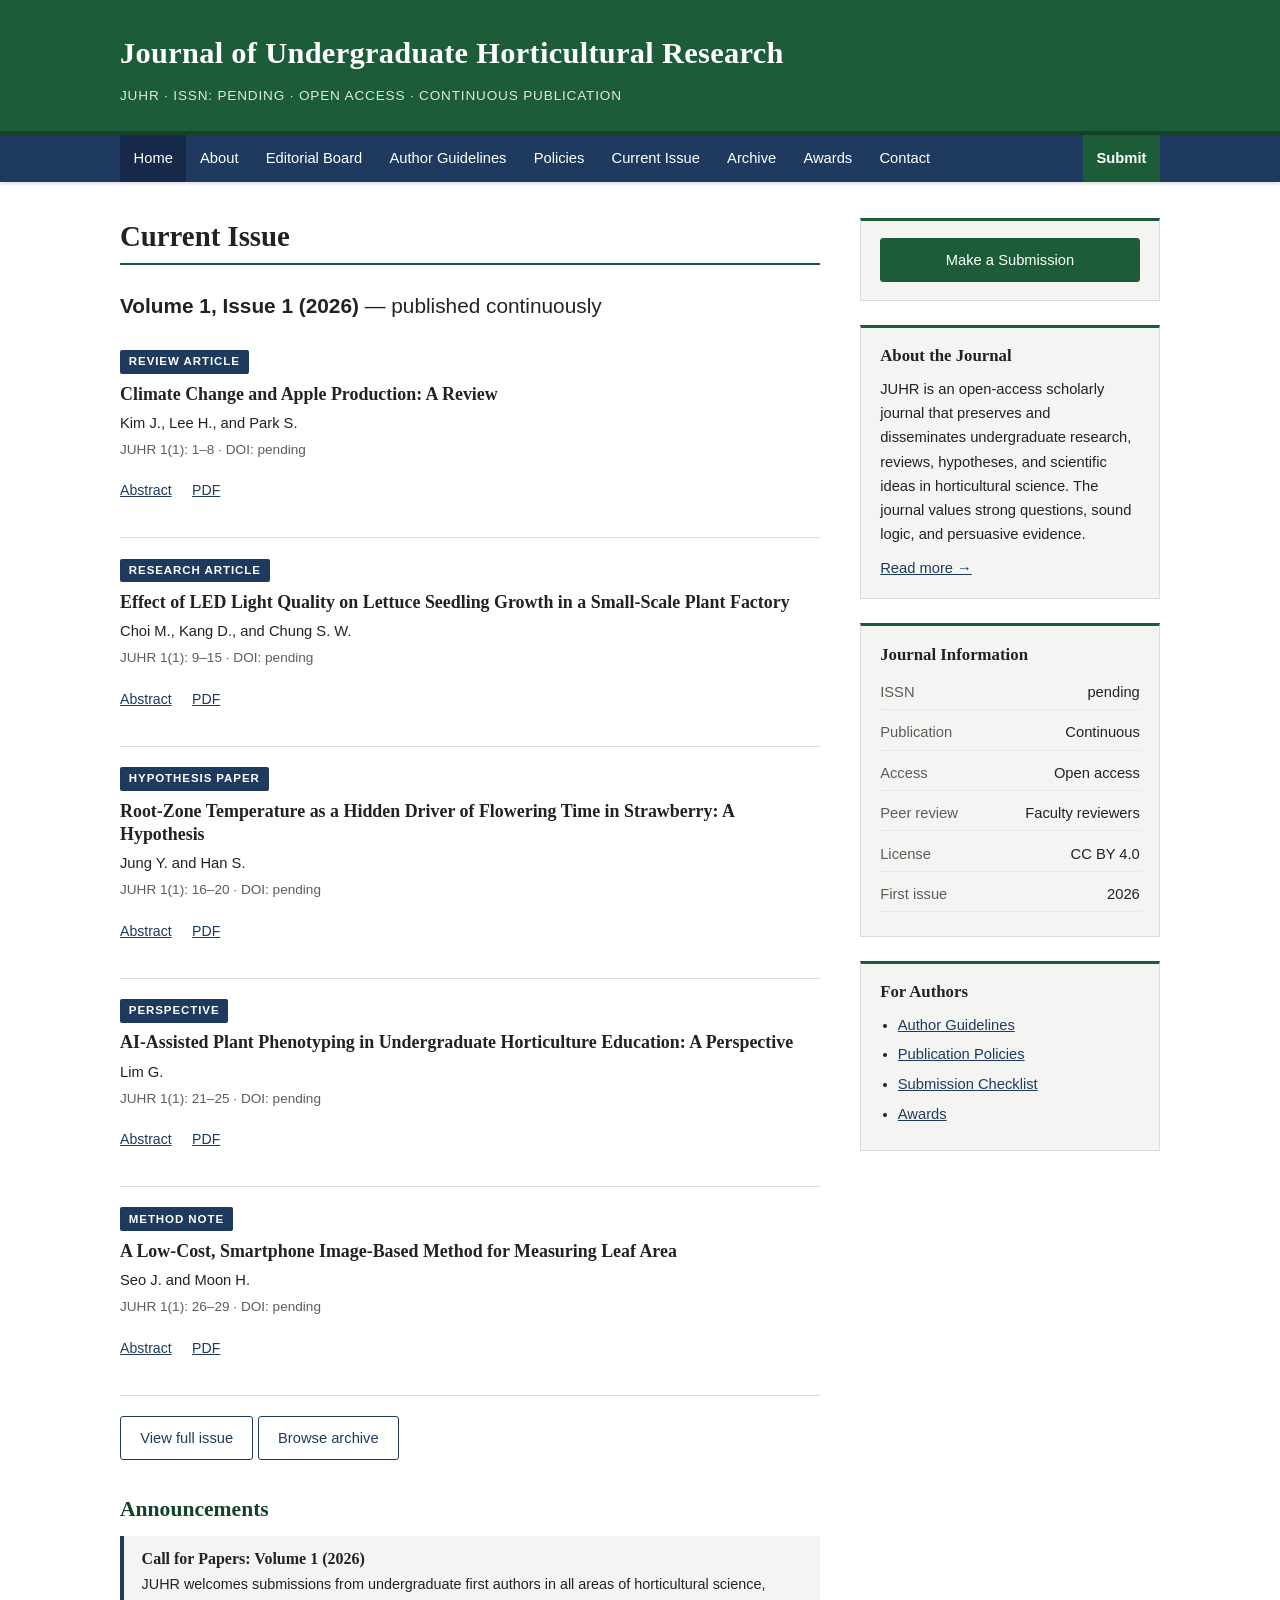
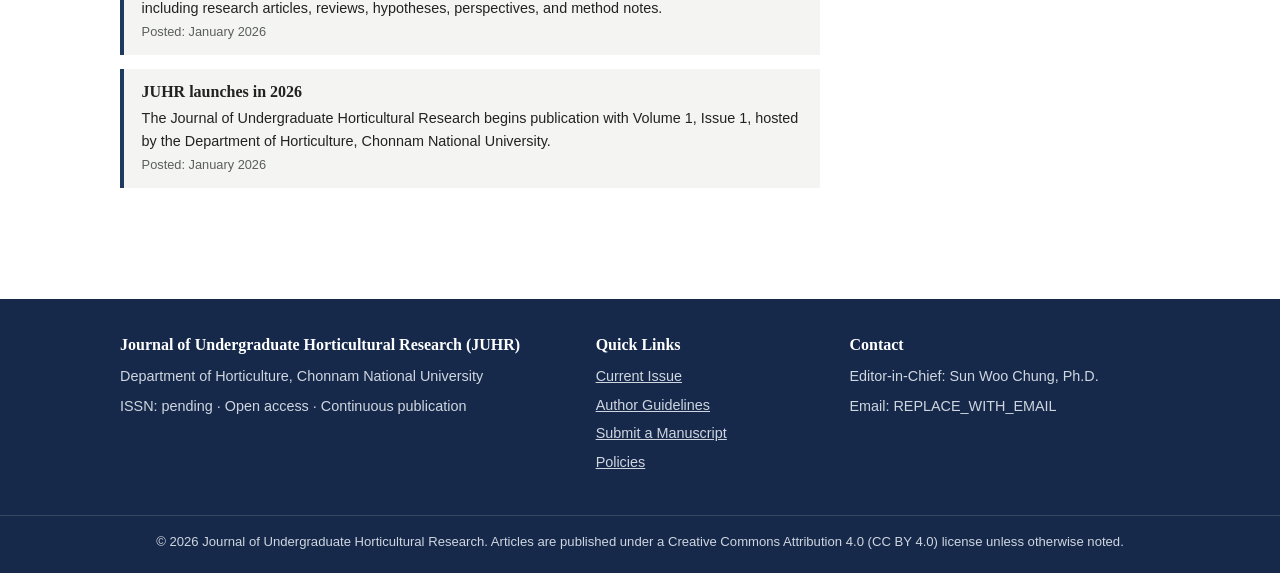
==== index.html @ 0eb9c783 "Add first draft of JUHR static journal website - Journal-style layout: masthead, sticky nav, current" ====
<!DOCTYPE html>
<html lang="en">
<head>
  <meta charset="UTF-8">
  <meta name="viewport" content="width=device-width, initial-scale=1.0">
  <meta name="description" content="Journal of Undergraduate Horticultural Research (JUHR) — an open-access undergraduate scholarly journal in horticultural science.">
  <title>Journal of Undergraduate Horticultural Research (JUHR)</title>
  <link rel="stylesheet" href="css/style.css">
</head>
<body>

  <!-- Masthead -->
  <header class="masthead">
    <div class="container">
      <a href="index.html">
        <span class="journal-name">Journal of Undergraduate Horticultural Research</span>
        <span class="journal-meta">JUHR &middot; ISSN: pending &middot; Open Access &middot; Continuous Publication</span>
      </a>
    </div>
  </header>

  <!-- Navigation -->
  <nav class="site-nav" aria-label="Main navigation">
    <div class="container nav-inner">
      <button class="nav-toggle" aria-expanded="false" aria-controls="nav-menu">Menu &#9776;</button>
      <ul id="nav-menu" class="nav-menu">
        <li><a href="index.html" class="active">Home</a></li>
        <li><a href="about.html">About</a></li>
        <li><a href="editorial-board.html">Editorial Board</a></li>
        <li><a href="author-guidelines.html">Author Guidelines</a></li>
        <li><a href="policies.html">Policies</a></li>
        <li><a href="current-issue.html">Current Issue</a></li>
        <li><a href="archive.html">Archive</a></li>
        <li><a href="awards.html">Awards</a></li>
        <li><a href="contact.html">Contact</a></li>
        <li class="nav-submit"><a href="submission.html">Submit</a></li>
      </ul>
    </div>
  </nav>

  <main class="page">
    <div class="container layout">

      <!-- Main column -->
      <div>
        <h1 class="page-title">Current Issue</h1>
        <p class="issue-heading"><strong>Volume 1, Issue 1 (2026)</strong> &mdash; published continuously</p>

        <!--
          SAMPLE CONTENT: the five entries below are placeholders.
          To add a real article, copy one <li class="toc-item searchable"> block,
          edit the text, and create a matching landing page in /articles/.
        -->
        <ul class="toc-list">

          <li class="toc-item searchable">
            <span class="article-type">Review Article</span>
            <h3><a href="articles/v1i1-01.html">Climate Change and Apple Production: A Review</a></h3>
            <p class="toc-authors">Kim J., Lee H., and Park S.</p>
            <p class="toc-meta">JUHR 1(1): 1&ndash;8 &middot; DOI: pending</p>
            <p class="toc-links">
              <a href="articles/v1i1-01.html">Abstract</a>
              <a href="assets/pdf/juhr-v1i1-01.pdf">PDF</a>
            </p>
          </li>

          <li class="toc-item searchable">
            <span class="article-type">Research Article</span>
            <h3><a href="articles/v1i1-02.html">Effect of LED Light Quality on Lettuce Seedling Growth in a Small-Scale Plant Factory</a></h3>
            <p class="toc-authors">Choi M., Kang D., and Chung S. W.</p>
            <p class="toc-meta">JUHR 1(1): 9&ndash;15 &middot; DOI: pending</p>
            <p class="toc-links">
              <a href="articles/v1i1-02.html">Abstract</a>
              <a href="assets/pdf/juhr-v1i1-02.pdf">PDF</a>
            </p>
          </li>

          <li class="toc-item searchable">
            <span class="article-type">Hypothesis Paper</span>
            <h3><a href="articles/v1i1-03.html">Root-Zone Temperature as a Hidden Driver of Flowering Time in Strawberry: A Hypothesis</a></h3>
            <p class="toc-authors">Jung Y. and Han S.</p>
            <p class="toc-meta">JUHR 1(1): 16&ndash;20 &middot; DOI: pending</p>
            <p class="toc-links">
              <a href="articles/v1i1-03.html">Abstract</a>
              <a href="assets/pdf/juhr-v1i1-03.pdf">PDF</a>
            </p>
          </li>

          <li class="toc-item searchable">
            <span class="article-type">Perspective</span>
            <h3><a href="articles/v1i1-04.html">AI-Assisted Plant Phenotyping in Undergraduate Horticulture Education: A Perspective</a></h3>
            <p class="toc-authors">Lim G.</p>
            <p class="toc-meta">JUHR 1(1): 21&ndash;25 &middot; DOI: pending</p>
            <p class="toc-links">
              <a href="articles/v1i1-04.html">Abstract</a>
              <a href="assets/pdf/juhr-v1i1-04.pdf">PDF</a>
            </p>
          </li>

          <li class="toc-item searchable">
            <span class="article-type">Method Note</span>
            <h3><a href="articles/v1i1-05.html">A Low-Cost, Smartphone Image-Based Method for Measuring Leaf Area</a></h3>
            <p class="toc-authors">Seo J. and Moon H.</p>
            <p class="toc-meta">JUHR 1(1): 26&ndash;29 &middot; DOI: pending</p>
            <p class="toc-links">
              <a href="articles/v1i1-05.html">Abstract</a>
              <a href="assets/pdf/juhr-v1i1-05.pdf">PDF</a>
            </p>
          </li>

        </ul>

        <p style="margin-top: 1.25rem;">
          <a class="btn" href="current-issue.html">View full issue</a>
          <a class="btn" href="archive.html">Browse archive</a>
        </p>

        <h2 class="section-title">Announcements</h2>

        <div class="announcement">
          <h3>Call for Papers: Volume 1 (2026)</h3>
          <p>JUHR welcomes submissions from undergraduate first authors in all areas of
            horticultural science, including research articles, reviews, hypotheses,
            perspectives, and method notes.</p>
          <p class="date">Posted: January 2026</p>
        </div>

        <div class="announcement">
          <h3>JUHR launches in 2026</h3>
          <p>The Journal of Undergraduate Horticultural Research begins publication with
            Volume 1, Issue 1, hosted by the Department of Horticulture, Chonnam National
            University.</p>
          <p class="date">Posted: January 2026</p>
        </div>
      </div>

      <!-- Sidebar -->
      <aside>
        <div class="sidebar-box">
          <a class="btn btn-primary btn-block" href="submission.html">Make a Submission</a>
        </div>

        <div class="sidebar-box">
          <h3>About the Journal</h3>
          <p style="font-size: 0.92rem; margin: 0;">
            JUHR is an open-access scholarly journal that preserves and disseminates
            undergraduate research, reviews, hypotheses, and scientific ideas in
            horticultural science. The journal values strong questions, sound logic,
            and persuasive evidence.
          </p>
          <p style="font-size: 0.92rem; margin: 0.6rem 0 0;"><a href="about.html">Read more &rarr;</a></p>
        </div>

        <div class="sidebar-box">
          <h3>Journal Information</h3>
          <ul class="fact-list">
            <li><span class="label">ISSN</span><span>pending</span></li>
            <li><span class="label">Publication</span><span>Continuous</span></li>
            <li><span class="label">Access</span><span>Open access</span></li>
            <li><span class="label">Peer review</span><span>Faculty reviewers</span></li>
            <li><span class="label">License</span><span>CC BY 4.0</span></li>
            <li><span class="label">First issue</span><span>2026</span></li>
          </ul>
        </div>

        <div class="sidebar-box">
          <h3>For Authors</h3>
          <ul>
            <li><a href="author-guidelines.html">Author Guidelines</a></li>
            <li><a href="policies.html">Publication Policies</a></li>
            <li><a href="submission.html">Submission Checklist</a></li>
            <li><a href="awards.html">Awards</a></li>
          </ul>
        </div>
      </aside>

    </div>
  </main>

  <!-- Footer -->
  <footer class="site-footer">
    <div class="container footer-grid">
      <div>
        <h3>Journal of Undergraduate Horticultural Research (JUHR)</h3>
        <p>Department of Horticulture, Chonnam National University</p>
        <p>ISSN: pending &middot; Open access &middot; Continuous publication</p>
      </div>
      <div>
        <h3>Quick Links</h3>
        <ul>
          <li><a href="current-issue.html">Current Issue</a></li>
          <li><a href="author-guidelines.html">Author Guidelines</a></li>
          <li><a href="submission.html">Submit a Manuscript</a></li>
          <li><a href="policies.html">Policies</a></li>
        </ul>
      </div>
      <div>
        <h3>Contact</h3>
        <p>Editor-in-Chief: Sun Woo Chung, Ph.D.</p>
        <p>Email: REPLACE_WITH_EMAIL</p>
      </div>
    </div>
    <div class="footer-bottom">
      <p>&copy; 2026 Journal of Undergraduate Horticultural Research. Articles are published
        under a Creative Commons Attribution 4.0 (CC BY 4.0) license unless otherwise noted.</p>
    </div>
  </footer>

  <button id="back-to-top" aria-label="Back to top">&uarr;</button>
  <script src="js/script.js"></script>
</body>
</html>
---- css/style.css ----
/* ==========================================================================
   JUHR — Journal of Undergraduate Horticultural Research
   Stylesheet for the static GitHub Pages site.

   Palette:
     deep green  #1d5c39   (primary, masthead, buttons)
     dark green  #14422a   (hover states)
     dark blue   #1f3a5f   (navigation, links)
     light gray  #f4f5f3   (page sections, sidebar boxes)
   ========================================================================== */

:root {
  --green: #1d5c39;
  --green-dark: #14422a;
  --navy: #1f3a5f;
  --navy-dark: #16294a;
  --ink: #222222;
  --muted: #5a5f5a;
  --gray: #f4f5f3;
  --border: #d9ddd9;
  --white: #ffffff;
  --serif: Georgia, "Times New Roman", "Noto Serif", serif;
  --sans: -apple-system, BlinkMacSystemFont, "Segoe UI", Roboto, "Helvetica Neue", Arial, sans-serif;
}

* { box-sizing: border-box; }

html { scroll-behavior: smooth; }

body {
  margin: 0;
  font-family: var(--sans);
  font-size: 16px;
  line-height: 1.65;
  color: var(--ink);
  background: var(--white);
}

h1, h2, h3, h4 {
  font-family: var(--serif);
  line-height: 1.3;
  color: var(--ink);
}

a { color: var(--navy); }
a:hover { color: var(--green); }

.container {
  max-width: 1080px;
  margin: 0 auto;
  padding: 0 1.25rem;
}

/* --------------------------------------------------------------------------
   Masthead
   -------------------------------------------------------------------------- */

.masthead {
  background: var(--green);
  color: var(--white);
  padding: 1.75rem 0 1.5rem;
  border-bottom: 4px solid var(--green-dark);
}

.masthead a {
  color: var(--white);
  text-decoration: none;
}

.journal-name {
  display: block;
  font-family: var(--serif);
  font-size: 1.9rem;
  font-weight: bold;
  letter-spacing: 0.01em;
}

.journal-meta {
  display: block;
  margin-top: 0.4rem;
  font-size: 0.85rem;
  letter-spacing: 0.06em;
  text-transform: uppercase;
  opacity: 0.85;
}

/* --------------------------------------------------------------------------
   Navigation (sticky below masthead)
   -------------------------------------------------------------------------- */

.site-nav {
  background: var(--navy);
  position: sticky;
  top: 0;
  z-index: 100;
  box-shadow: 0 1px 4px rgba(0, 0, 0, 0.18);
}

.nav-inner {
  display: flex;
  align-items: center;
}

.nav-toggle {
  display: none;
  background: none;
  border: 1px solid rgba(255, 255, 255, 0.5);
  border-radius: 3px;
  color: var(--white);
  font-size: 1rem;
  padding: 0.4rem 0.8rem;
  margin: 0.5rem 0;
  cursor: pointer;
}

.nav-menu {
  list-style: none;
  display: flex;
  flex-wrap: wrap;
  margin: 0;
  padding: 0;
  width: 100%;
}

.nav-menu a {
  display: block;
  padding: 0.7rem 0.85rem;
  color: var(--white);
  text-decoration: none;
  font-size: 0.92rem;
}

.nav-menu a:hover,
.nav-menu a.active {
  background: var(--navy-dark);
  color: var(--white);
}

.nav-submit {
  margin-left: auto;
}

.nav-submit a {
  background: var(--green);
  font-weight: bold;
}

.nav-submit a:hover {
  background: var(--green-dark);
}

/* --------------------------------------------------------------------------
   Page layout
   -------------------------------------------------------------------------- */

.page {
  padding: 2.25rem 0 3rem;
}

.layout {
  display: grid;
  grid-template-columns: minmax(0, 1fr) 300px;
  gap: 2.5rem;
}

.page-title {
  font-size: 1.8rem;
  margin: 0 0 0.5rem;
  border-bottom: 2px solid var(--green);
  padding-bottom: 0.5rem;
}

.section-title {
  font-size: 1.35rem;
  margin: 2.2rem 0 0.8rem;
  color: var(--green-dark);
}

.lead {
  font-size: 1.05rem;
  color: var(--muted);
}

/* --------------------------------------------------------------------------
   Sidebar
   -------------------------------------------------------------------------- */

.sidebar-box {
  background: var(--gray);
  border: 1px solid var(--border);
  border-top: 3px solid var(--green);
  padding: 1.1rem 1.2rem;
  margin-bottom: 1.5rem;
}

.sidebar-box h3 {
  margin: 0 0 0.6rem;
  font-size: 1.05rem;
}

.sidebar-box ul {
  margin: 0;
  padding-left: 1.1rem;
  font-size: 0.92rem;
}

.sidebar-box li { margin-bottom: 0.35rem; }

.fact-list {
  list-style: none;
  padding: 0 !important;
  margin: 0;
}

.fact-list li {
  display: flex;
  justify-content: space-between;
  gap: 0.75rem;
  border-bottom: 1px dotted var(--border);
  padding: 0.3rem 0;
}

.fact-list .label { color: var(--muted); }

/* --------------------------------------------------------------------------
   Buttons
   -------------------------------------------------------------------------- */

.btn {
  display: inline-block;
  padding: 0.55rem 1.2rem;
  border: 1px solid var(--navy);
  border-radius: 3px;
  background: var(--white);
  color: var(--navy);
  text-decoration: none;
  font-size: 0.92rem;
  cursor: pointer;
}

.btn:hover {
  background: var(--gray);
  color: var(--navy-dark);
}

.btn-primary {
  background: var(--green);
  border-color: var(--green);
  color: var(--white);
}

.btn-primary:hover {
  background: var(--green-dark);
  border-color: var(--green-dark);
  color: var(--white);
}

.btn-block {
  display: block;
  text-align: center;
}

/* --------------------------------------------------------------------------
   Table of contents (article listings)
   -------------------------------------------------------------------------- */

.issue-heading {
  font-size: 1.3rem;
  margin: 1.5rem 0 0.4rem;
}

.toc-list {
  list-style: none;
  margin: 0;
  padding: 0;
}

.toc-item {
  border-bottom: 1px solid var(--border);
  padding: 1.1rem 0;
}

.article-type {
  display: inline-block;
  font-size: 0.72rem;
  font-weight: bold;
  letter-spacing: 0.08em;
  text-transform: uppercase;
  color: var(--white);
  background: var(--navy);
  padding: 0.15rem 0.55rem;
  border-radius: 2px;
  margin-bottom: 0.4rem;
}

.toc-item h3,
.toc-item h2 {
  margin: 0.15rem 0 0.3rem;
  font-size: 1.12rem;
}

.toc-item h3 a,
.toc-item h2 a {
  color: var(--ink);
  text-decoration: none;
}

.toc-item h3 a:hover,
.toc-item h2 a:hover {
  color: var(--green);
  text-decoration: underline;
}

.toc-authors {
  margin: 0 0 0.25rem;
  font-size: 0.92rem;
}

.toc-meta {
  margin: 0 0 0.5rem;
  font-size: 0.85rem;
  color: var(--muted);
}

.toc-links a {
  font-size: 0.88rem;
  margin-right: 1rem;
}

/* --------------------------------------------------------------------------
   Search and filters
   -------------------------------------------------------------------------- */

.search-box {
  width: 100%;
  max-width: 420px;
  padding: 0.55rem 0.8rem;
  font-size: 0.95rem;
  border: 1px solid var(--border);
  border-radius: 3px;
  margin: 0.75rem 0 1rem;
}

.search-box:focus {
  outline: 2px solid var(--green);
  border-color: var(--green);
}

.filter-bar {
  margin: 1rem 0 1.5rem;
}

.filter-bar button {
  background: var(--white);
  border: 1px solid var(--border);
  border-radius: 3px;
  padding: 0.4rem 1rem;
  margin-right: 0.4rem;
  margin-bottom: 0.4rem;
  font-size: 0.9rem;
  cursor: pointer;
  color: var(--ink);
}

.filter-bar button:hover {
  border-color: var(--green);
  color: var(--green);
}

.filter-bar button.active {
  background: var(--green);
  border-color: var(--green);
  color: var(--white);
}

.no-results {
  display: none;
  color: var(--muted);
  font-style: italic;
  padding: 1rem 0;
}

/* --------------------------------------------------------------------------
   Archive
   -------------------------------------------------------------------------- */

.archive-year {
  margin-bottom: 1.75rem;
}

.archive-year h2 {
  font-size: 1.3rem;
  border-bottom: 1px solid var(--border);
  padding-bottom: 0.3rem;
}

.archive-issue {
  background: var(--gray);
  border: 1px solid var(--border);
  padding: 0.9rem 1.1rem;
  margin-top: 0.6rem;
}

.archive-issue h3 { margin: 0 0 0.25rem; font-size: 1.05rem; }
.archive-issue p { margin: 0; font-size: 0.9rem; color: var(--muted); }

/* --------------------------------------------------------------------------
   Article landing page
   -------------------------------------------------------------------------- */

.article-header {
  border-bottom: 2px solid var(--green);
  padding-bottom: 1.25rem;
  margin-bottom: 1.5rem;
}

.article-title {
  font-size: 1.7rem;
  margin: 0.4rem 0 0.7rem;
}

.article-authors {
  font-size: 1rem;
  margin: 0 0 0.2rem;
}

.article-affiliation {
  font-size: 0.9rem;
  color: var(--muted);
  margin: 0;
}

.article-dates {
  font-size: 0.85rem;
  color: var(--muted);
  margin-top: 0.7rem;
}

.abstract-box {
  background: var(--gray);
  border-left: 4px solid var(--green);
  padding: 1.1rem 1.3rem;
  margin: 1.25rem 0;
}

.abstract-box h2 {
  margin: 0 0 0.5rem;
  font-size: 1.1rem;
}

.keywords {
  font-size: 0.92rem;
}

.citation-box {
  border: 1px solid var(--border);
  background: var(--white);
  padding: 1rem 1.2rem;
  margin: 1.25rem 0;
  font-size: 0.92rem;
}

.citation-box h2 {
  margin: 0 0 0.5rem;
  font-size: 1.05rem;
}

/* --------------------------------------------------------------------------
   Announcements, cards, tables
   -------------------------------------------------------------------------- */

.announcement {
  border-left: 4px solid var(--navy);
  background: var(--gray);
  padding: 0.8rem 1.1rem;
  margin-bottom: 0.9rem;
}

.announcement h3 { margin: 0 0 0.25rem; font-size: 1rem; }
.announcement p { margin: 0; font-size: 0.9rem; }
.announcement .date { color: var(--muted); font-size: 0.8rem; }

table {
  width: 100%;
  border-collapse: collapse;
  margin: 1rem 0;
  font-size: 0.93rem;
}

th, td {
  border: 1px solid var(--border);
  padding: 0.55rem 0.75rem;
  text-align: left;
  vertical-align: top;
}

th { background: var(--gray); }

/* --------------------------------------------------------------------------
   Editorial board
   -------------------------------------------------------------------------- */

.board-member {
  border-bottom: 1px solid var(--border);
  padding: 0.9rem 0;
}

.board-member h3 { margin: 0 0 0.2rem; font-size: 1.05rem; }
.board-member p { margin: 0; font-size: 0.92rem; color: var(--muted); }
.board-role {
  font-size: 0.78rem;
  font-weight: bold;
  letter-spacing: 0.08em;
  text-transform: uppercase;
  color: var(--green);
}

/* --------------------------------------------------------------------------
   Footer
   -------------------------------------------------------------------------- */

.site-footer {
  background: var(--navy-dark);
  color: #cfd6e0;
  margin-top: 3rem;
  font-size: 0.9rem;
}

.footer-grid {
  display: grid;
  grid-template-columns: 2fr 1fr 1.4fr;
  gap: 2rem;
  padding: 2.25rem 1.25rem;
}

.site-footer h3 {
  color: var(--white);
  font-size: 1rem;
  margin: 0 0 0.6rem;
}

.site-footer a { color: #cfd6e0; }
.site-footer a:hover { color: var(--white); }
.site-footer p { margin: 0 0 0.4rem; }

.site-footer ul {
  list-style: none;
  margin: 0;
  padding: 0;
}

.site-footer li { margin-bottom: 0.3rem; }

.footer-bottom {
  border-top: 1px solid rgba(255, 255, 255, 0.15);
  text-align: center;
  padding: 0.9rem 1.25rem;
  font-size: 0.82rem;
}

/* --------------------------------------------------------------------------
   Back to top
   -------------------------------------------------------------------------- */

#back-to-top {
  position: fixed;
  right: 1.25rem;
  bottom: 1.25rem;
  width: 2.75rem;
  height: 2.75rem;
  border: none;
  border-radius: 3px;
  background: var(--green);
  color: var(--white);
  font-size: 1.2rem;
  cursor: pointer;
  display: none;
  z-index: 90;
}

#back-to-top:hover { background: var(--green-dark); }
#back-to-top.visible { display: block; }

/* --------------------------------------------------------------------------
   Responsive
   -------------------------------------------------------------------------- */

@media (max-width: 860px) {
  .layout { grid-template-columns: 1fr; }

  .footer-grid { grid-template-columns: 1fr; gap: 1.5rem; }

  .journal-name { font-size: 1.4rem; }

  .nav-toggle { display: block; }

  .nav-menu {
    display: none;
    flex-direction: column;
    padding-bottom: 0.5rem;
  }

  .nav-menu.open { display: flex; }

  .nav-submit { margin-left: 0; }
}
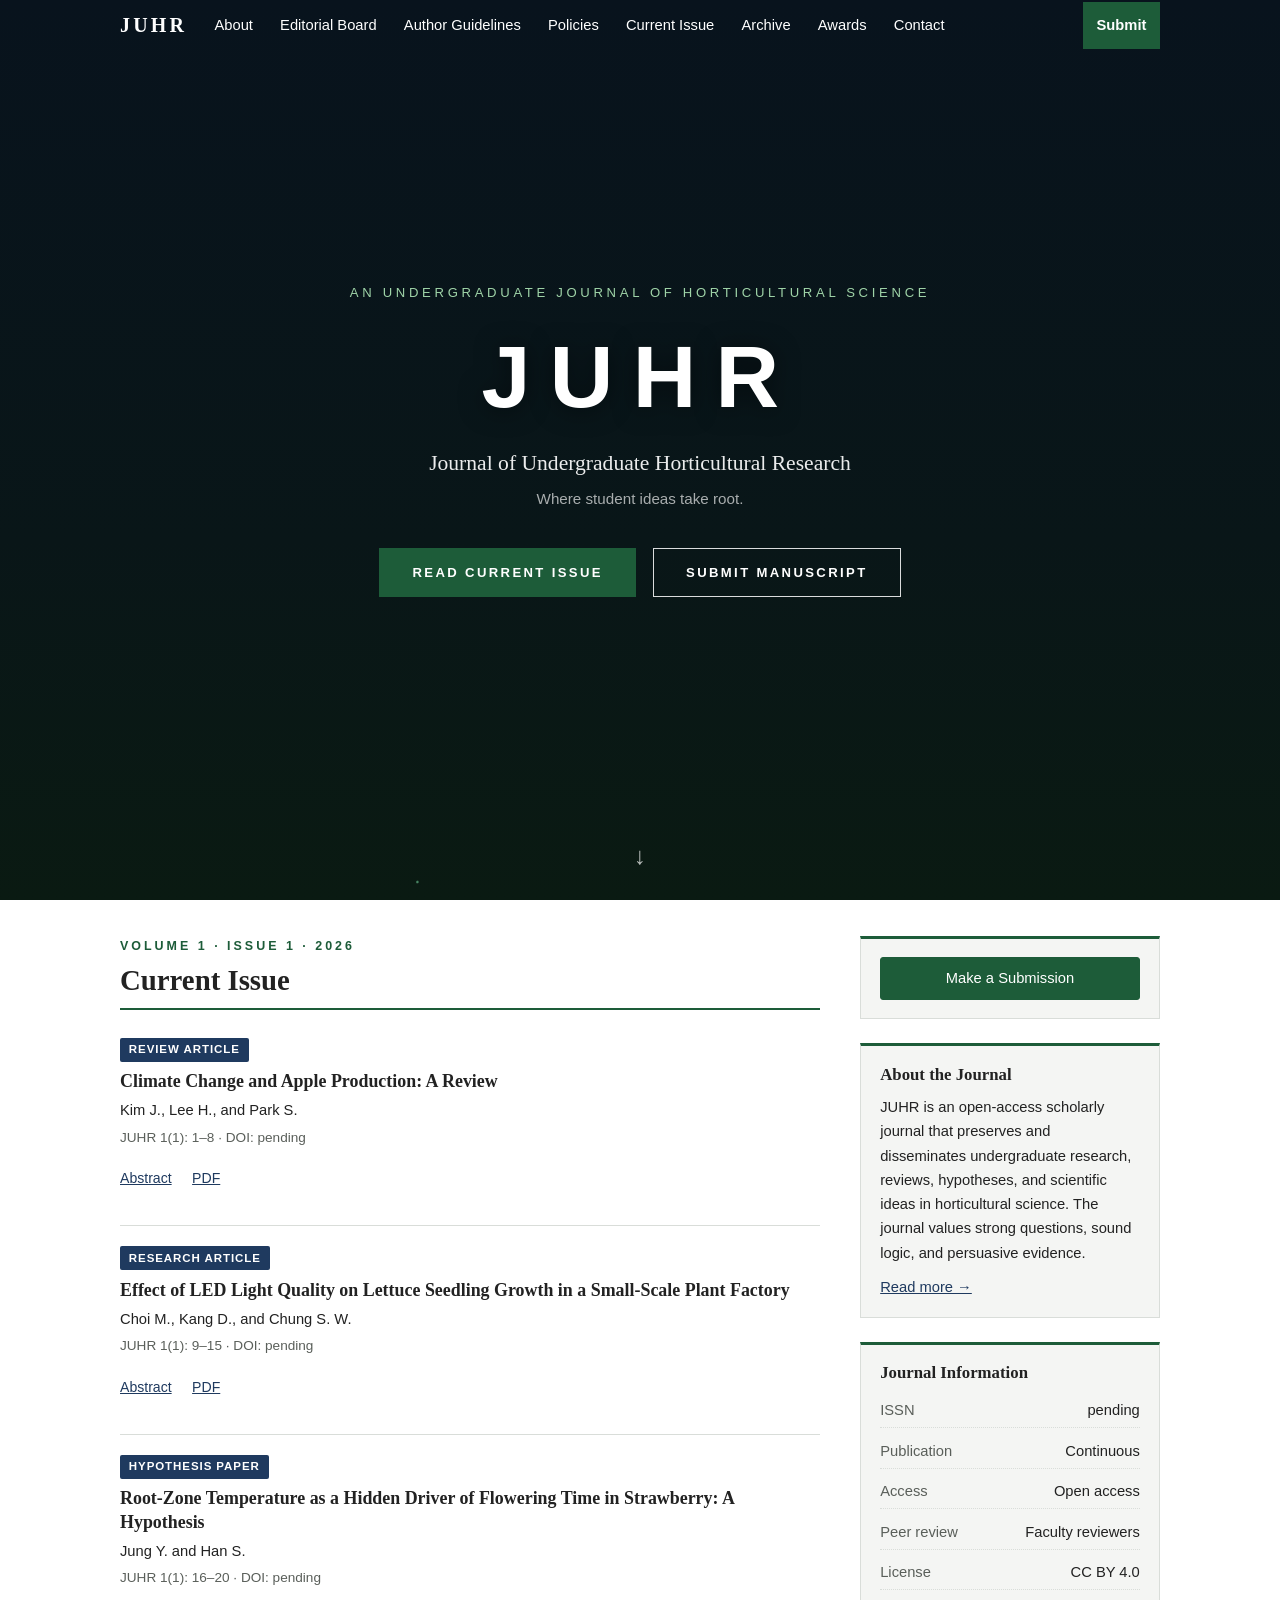
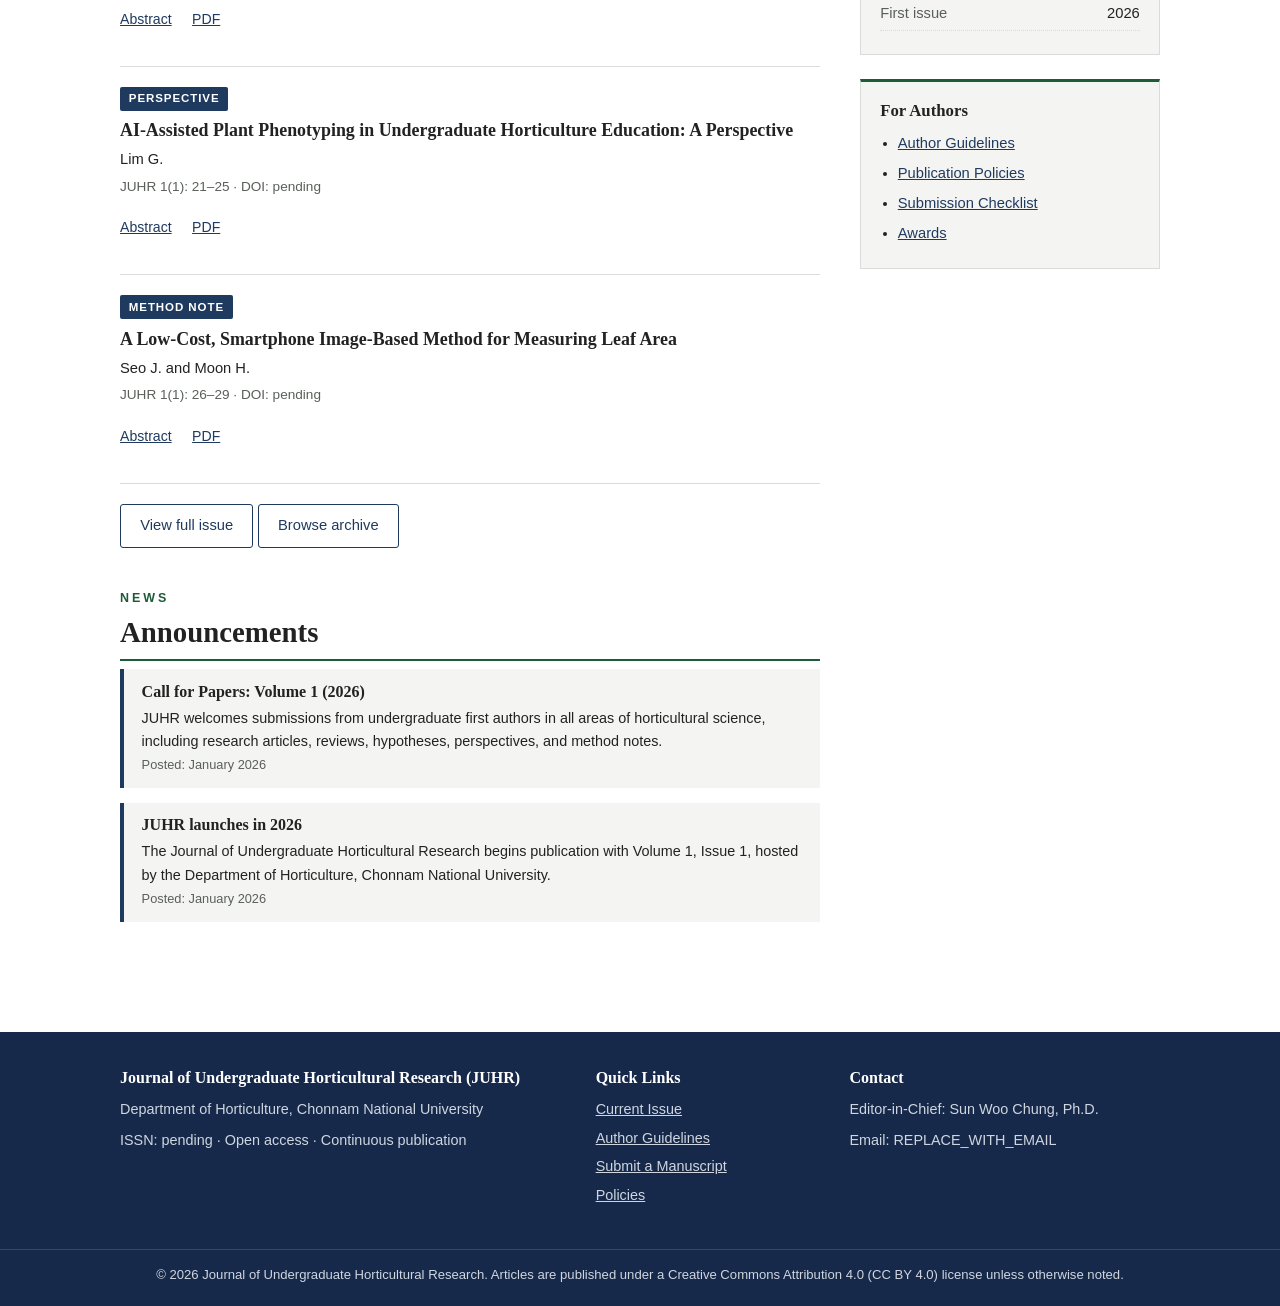
==== commit 39ae7a61: "Redesign homepage with full-screen hero and generative growth animation - Full-viewport dark hero wi" ====
--- a/index.html
+++ b/index.html
@@ -7,24 +7,14 @@
   <title>Journal of Undergraduate Horticultural Research (JUHR)</title>
   <link rel="stylesheet" href="css/style.css">
 </head>
-<body>
-
-  <!-- Masthead -->
-  <header class="masthead">
-    <div class="container">
-      <a href="index.html">
-        <span class="journal-name">Journal of Undergraduate Horticultural Research</span>
-        <span class="journal-meta">JUHR &middot; ISSN: pending &middot; Open Access &middot; Continuous Publication</span>
-      </a>
-    </div>
-  </header>
-
-  <!-- Navigation -->
+<body class="home">
+
+  <!-- Fixed navigation (transparent over hero, solid after scrolling) -->
   <nav class="site-nav" aria-label="Main navigation">
     <div class="container nav-inner">
+      <a class="nav-brand" href="index.html">JUHR</a>
       <button class="nav-toggle" aria-expanded="false" aria-controls="nav-menu">Menu &#9776;</button>
       <ul id="nav-menu" class="nav-menu">
-        <li><a href="index.html" class="active">Home</a></li>
         <li><a href="about.html">About</a></li>
         <li><a href="editorial-board.html">Editorial Board</a></li>
         <li><a href="author-guidelines.html">Author Guidelines</a></li>
@@ -38,13 +28,29 @@
     </div>
   </nav>
 
-  <main class="page">
+  <!-- Full-screen hero with generative growth animation (js/script.js) -->
+  <section class="hero">
+    <canvas id="hero-canvas" aria-hidden="true"></canvas>
+    <div class="hero-content">
+      <p class="hero-kicker">An Undergraduate Journal of Horticultural Science</p>
+      <h1 class="hero-title">JUHR</h1>
+      <p class="hero-sub">Journal of Undergraduate Horticultural Research</p>
+      <p class="hero-tagline">Where student ideas take root.</p>
+      <p class="hero-actions">
+        <a class="btn-hero btn-hero-solid" href="current-issue.html">Read Current Issue</a>
+        <a class="btn-hero" href="submission.html">Submit Manuscript</a>
+      </p>
+    </div>
+    <a class="scroll-cue" href="#current-issue" aria-label="Scroll down">&#8595;</a>
+  </section>
+
+  <main class="page" id="current-issue">
     <div class="container layout">
 
       <!-- Main column -->
       <div>
-        <h1 class="page-title">Current Issue</h1>
-        <p class="issue-heading"><strong>Volume 1, Issue 1 (2026)</strong> &mdash; published continuously</p>
+        <p class="section-kicker">Volume 1 &middot; Issue 1 &middot; 2026</p>
+        <h2 class="page-title">Current Issue</h2>
 
         <!--
           SAMPLE CONTENT: the five entries below are placeholders.
@@ -115,7 +121,8 @@
           <a class="btn" href="archive.html">Browse archive</a>
         </p>
 
-        <h2 class="section-title">Announcements</h2>
+        <p class="section-kicker" style="margin-top: 2.5rem;">News</p>
+        <h2 class="page-title">Announcements</h2>
 
         <div class="announcement">
           <h3>Call for Papers: Volume 1 (2026)</h3>
--- a/css/style.css
+++ b/css/style.css
@@ -582,6 +582,173 @@
 #back-to-top.visible { display: block; }
 
 /* --------------------------------------------------------------------------
+   Homepage hero (body.home only)
+   Full-screen dark hero with a generative "growing plants" canvas animation.
+   Inner pages keep the classic masthead and are unaffected.
+   -------------------------------------------------------------------------- */
+
+.home .site-nav {
+  position: fixed;
+  top: 0;
+  left: 0;
+  right: 0;
+  background: transparent;
+  box-shadow: none;
+  transition: background 0.3s ease;
+}
+
+.home .site-nav.scrolled {
+  background: rgba(9, 17, 27, 0.94);
+  box-shadow: 0 1px 6px rgba(0, 0, 0, 0.35);
+}
+
+.nav-brand {
+  font-family: var(--serif);
+  font-size: 1.25rem;
+  font-weight: bold;
+  letter-spacing: 0.16em;
+  color: var(--white);
+  text-decoration: none;
+  padding: 0.55rem 0.85rem 0.55rem 0;
+}
+
+.nav-brand:hover { color: #9fd4a8; }
+
+.home .nav-menu { justify-content: flex-end; }
+
+.hero {
+  position: relative;
+  height: 100vh;
+  min-height: 580px;
+  overflow: hidden;
+  background: #08131d;
+  display: flex;
+  align-items: center;
+  justify-content: center;
+  text-align: center;
+}
+
+#hero-canvas {
+  position: absolute;
+  inset: 0;
+  width: 100%;
+  height: 100%;
+}
+
+.hero-content {
+  position: relative;
+  z-index: 2;
+  color: var(--white);
+  padding: 0 1.5rem;
+  max-width: 820px;
+}
+
+.hero-kicker {
+  font-size: 0.82rem;
+  letter-spacing: 0.28em;
+  text-transform: uppercase;
+  color: #9fd4a8;
+  margin: 0 0 1rem;
+}
+
+.hero-title {
+  font-family: var(--sans);
+  font-size: clamp(3rem, 9vw, 5.5rem);
+  font-weight: 800;
+  letter-spacing: 0.22em;
+  text-transform: uppercase;
+  color: var(--white);
+  margin: 0;
+  text-shadow: 0 2px 24px rgba(0, 0, 0, 0.5);
+}
+
+.hero-sub {
+  font-family: var(--serif);
+  font-size: clamp(1rem, 2.4vw, 1.35rem);
+  color: rgba(255, 255, 255, 0.92);
+  margin: 0.75rem 0 0.25rem;
+}
+
+.hero-tagline {
+  font-size: 0.95rem;
+  color: rgba(255, 255, 255, 0.65);
+  margin: 0 0 2rem;
+}
+
+.btn-hero {
+  display: inline-block;
+  margin: 0.3rem 0.4rem;
+  padding: 0.8rem 2rem;
+  border: 1.5px solid rgba(255, 255, 255, 0.85);
+  color: var(--white);
+  text-decoration: none;
+  font-size: 0.82rem;
+  font-weight: bold;
+  letter-spacing: 0.18em;
+  text-transform: uppercase;
+  background: transparent;
+  transition: background 0.25s ease, color 0.25s ease, border-color 0.25s ease;
+}
+
+.btn-hero:hover {
+  background: var(--white);
+  color: #08131d;
+}
+
+.btn-hero-solid {
+  background: var(--green);
+  border-color: var(--green);
+}
+
+.btn-hero-solid:hover {
+  background: #2c7a4d;
+  border-color: #2c7a4d;
+  color: var(--white);
+}
+
+.scroll-cue {
+  position: absolute;
+  bottom: 1.5rem;
+  left: 50%;
+  transform: translateX(-50%);
+  z-index: 2;
+  color: rgba(255, 255, 255, 0.7);
+  font-size: 1.5rem;
+  text-decoration: none;
+  animation: cue-bounce 2s infinite;
+}
+
+.scroll-cue:hover { color: var(--white); }
+
+@keyframes cue-bounce {
+  0%, 100% { transform: translateX(-50%) translateY(0); }
+  50%      { transform: translateX(-50%) translateY(8px); }
+}
+
+.home .page { scroll-margin-top: 64px; }
+
+.section-kicker {
+  font-size: 0.78rem;
+  letter-spacing: 0.24em;
+  text-transform: uppercase;
+  color: var(--green);
+  font-weight: bold;
+  margin: 0 0 0.35rem;
+}
+
+@media (prefers-reduced-motion: reduce) {
+  .scroll-cue { animation: none; }
+}
+
+@media (max-width: 860px) {
+  .home .nav-menu {
+    background: rgba(9, 17, 27, 0.96);
+    margin: 0 -1.25rem;
+    padding: 0.5rem 1.25rem;
+  }
+}
+
+/* --------------------------------------------------------------------------
    Responsive
    -------------------------------------------------------------------------- */
 
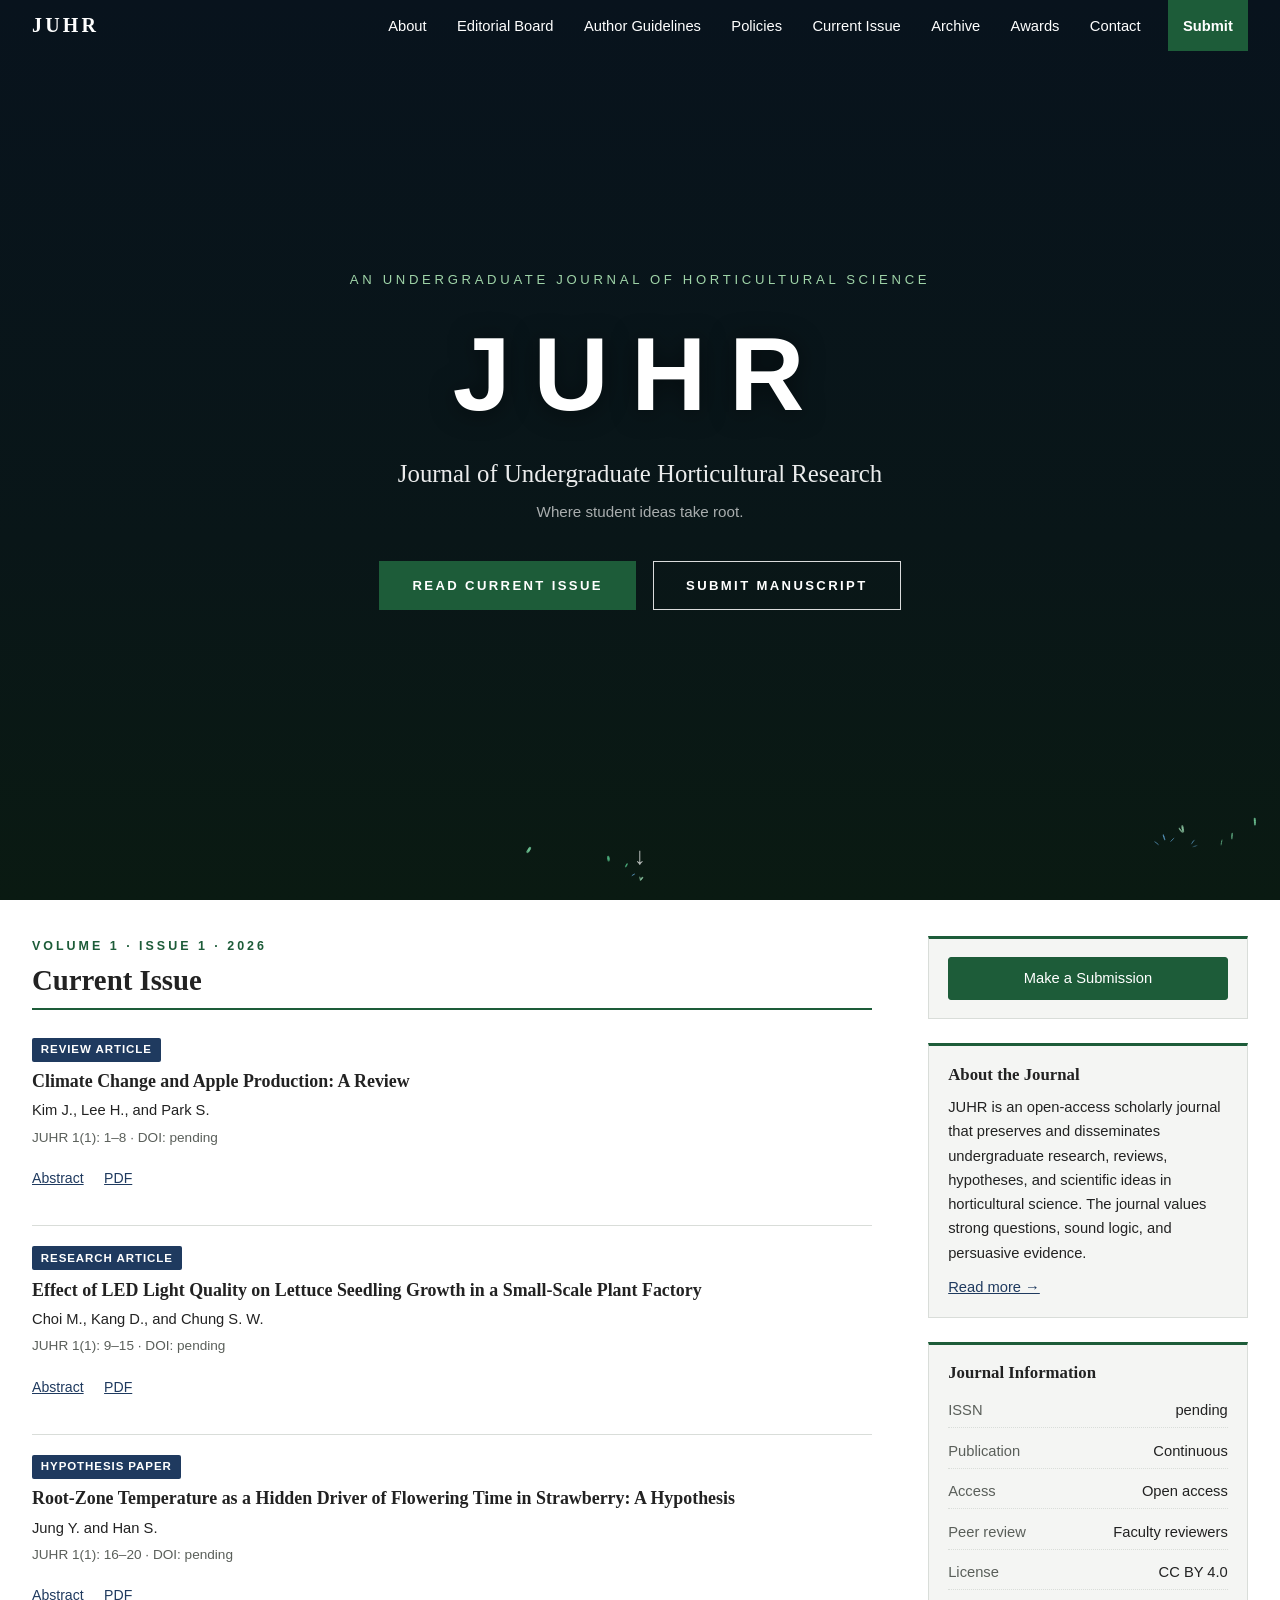
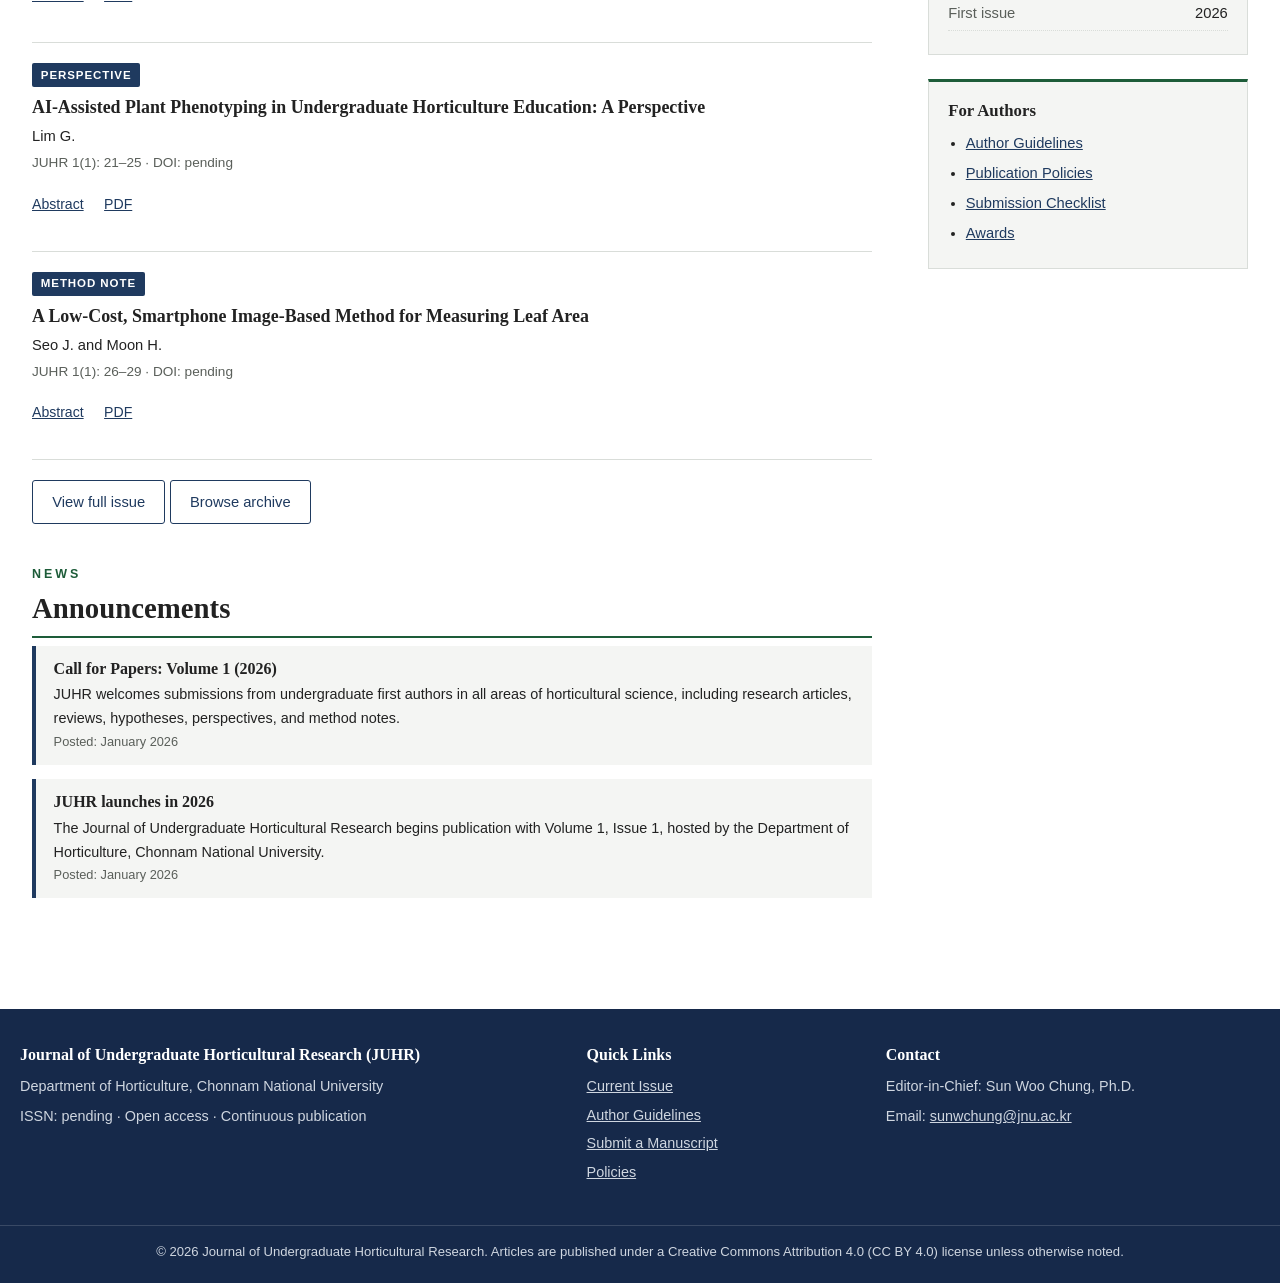
==== commit fe35e780: "Set journal contact email to sunwchung@jnu.ac.kr Replace the email placeholder with a mailto link in" ====
--- a/index.html
+++ b/index.html
@@ -204,7 +204,7 @@
       <div>
         <h3>Contact</h3>
         <p>Editor-in-Chief: Sun Woo Chung, Ph.D.</p>
-        <p>Email: REPLACE_WITH_EMAIL</p>
+        <p>Email: <a href="mailto:sunwchung@jnu.ac.kr">sunwchung@jnu.ac.kr</a></p>
       </div>
     </div>
     <div class="footer-bottom">
--- a/css/style.css
+++ b/css/style.css
@@ -46,9 +46,9 @@
 a:hover { color: var(--green); }
 
 .container {
-  max-width: 1080px;
+  max-width: 1280px;
   margin: 0 auto;
-  padding: 0 1.25rem;
+  padding: 0 2rem;
 }
 
 /* --------------------------------------------------------------------------
@@ -159,8 +159,8 @@
 
 .layout {
   display: grid;
-  grid-template-columns: minmax(0, 1fr) 300px;
-  gap: 2.5rem;
+  grid-template-columns: minmax(0, 1fr) 320px;
+  gap: 3.5rem;
 }
 
 .page-title {
@@ -616,6 +616,13 @@
 
 .home .nav-menu { justify-content: flex-end; }
 
+/* On the homepage the brand sits left and all links align right; the auto
+   margin (used by inner pages to push Submit right) would otherwise leave a
+   dead gap between the links and the Submit button on wide screens. */
+.home .nav-submit { margin-left: 0.75rem; }
+
+.home .nav-menu a { padding: 0.85rem 0.95rem; }
+
 .hero {
   position: relative;
   height: 100vh;
@@ -653,7 +660,7 @@
 
 .hero-title {
   font-family: var(--sans);
-  font-size: clamp(3rem, 9vw, 5.5rem);
+  font-size: clamp(3rem, 9vw, 6.5rem);
   font-weight: 800;
   letter-spacing: 0.22em;
   text-transform: uppercase;
@@ -664,7 +671,7 @@
 
 .hero-sub {
   font-family: var(--serif);
-  font-size: clamp(1rem, 2.4vw, 1.35rem);
+  font-size: clamp(1rem, 2.4vw, 1.55rem);
   color: rgba(255, 255, 255, 0.92);
   margin: 0.75rem 0 0.25rem;
 }
